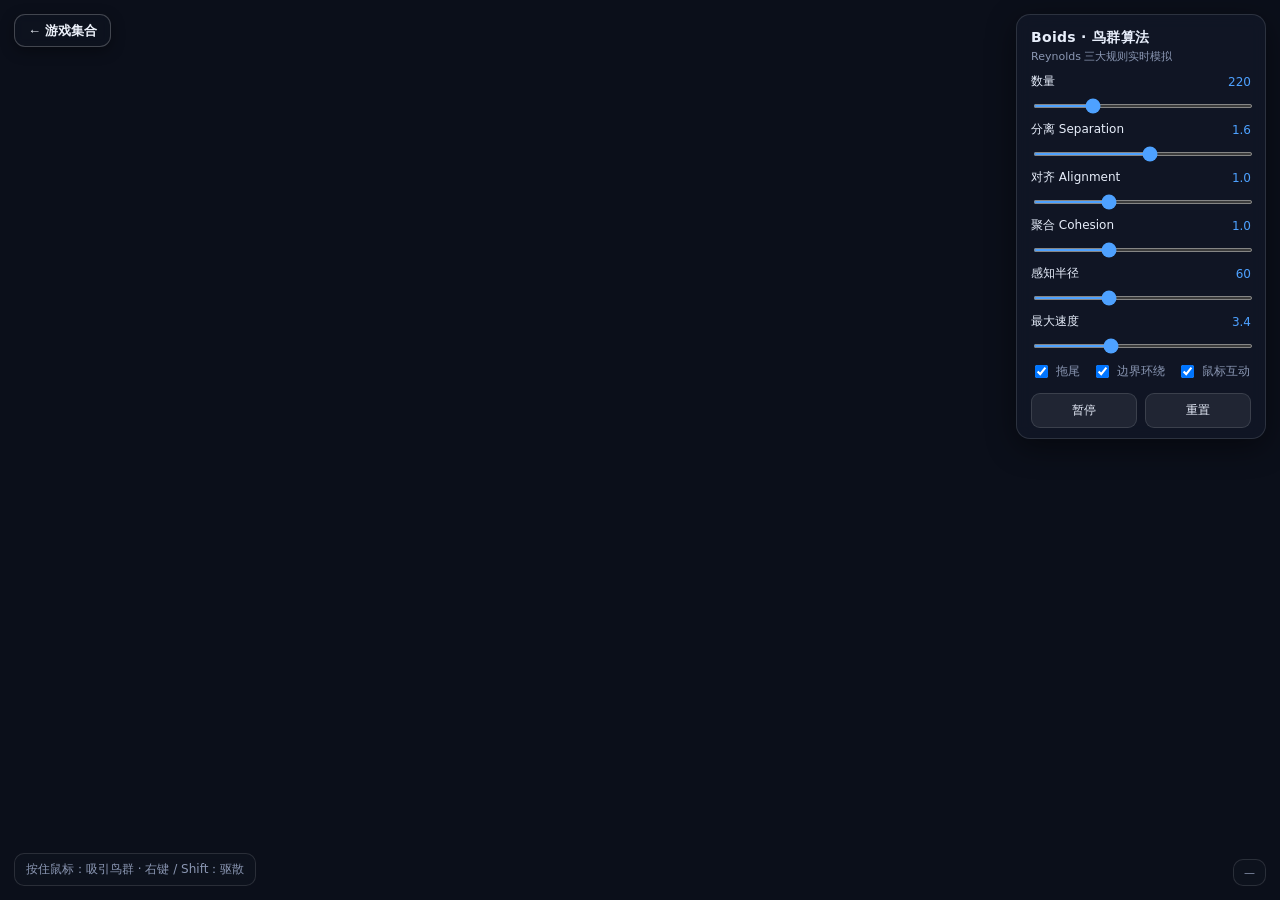
==== boids/index.html @ 5bf9323f "Add Boids flocking simulation in boids/; wire entry into guide index and README" ====
<!DOCTYPE html>
<html lang="zh-CN">
<head>
<meta charset="UTF-8">
<meta name="viewport" content="width=device-width, initial-scale=1, maximum-scale=1, user-scalable=no">
<title>Boids · 鸟群算法模拟</title>
<style>
  :root{
    --bg:#0b0f1a; --panel:rgba(18,24,40,.82); --line:rgba(255,255,255,.12);
    --txt:#e8eefb; --muted:#8b97b3; --accent:#4ea1ff;
  }
  *{box-sizing:border-box;}
  html,body{margin:0;height:100%;background:var(--bg);color:var(--txt);overflow:hidden;
    font-family:-apple-system,"PingFang SC","Microsoft YaHei",system-ui,sans-serif;}
  #cv{display:block;position:fixed;inset:0;width:100%;height:100%;}
  .b2home{position:fixed;top:14px;left:14px;z-index:2147483647;display:inline-flex;align-items:center;gap:4px;
    font:600 13px/1 -apple-system,"PingFang SC","Microsoft YaHei",sans-serif;color:#eef2fb;
    text-decoration:none;background:rgba(15,20,32,.72);border:1px solid rgba(255,255,255,.22);
    padding:9px 13px;border-radius:11px;backdrop-filter:blur(4px);box-shadow:0 4px 14px rgba(0,0,0,.35);}
  .b2home:hover{background:rgba(78,161,255,.92);border-color:rgba(78,161,255,.92);}
  #panel{position:fixed;top:14px;right:14px;width:250px;z-index:50;background:var(--panel);
    border:1px solid var(--line);border-radius:14px;backdrop-filter:blur(8px);
    padding:14px 14px 10px;box-shadow:0 8px 30px rgba(0,0,0,.45);user-select:none;}
  #panel h1{font-size:14px;margin:0 0 2px;font-weight:600;letter-spacing:.3px;}
  #panel .sub{font-size:11px;color:var(--muted);margin-bottom:6px;}
  .row{display:flex;align-items:center;justify-content:space-between;font-size:12px;margin:9px 0 3px;}
  .row .val{color:var(--accent);font-variant-numeric:tabular-nums;}
  input[type=range]{width:100%;accent-color:var(--accent);height:4px;}
  .toggles{display:flex;flex-wrap:wrap;gap:8px 12px;margin-top:10px;font-size:12px;}
  .toggles label{display:flex;align-items:center;gap:5px;cursor:pointer;color:var(--muted);}
  .btns{display:flex;gap:8px;margin-top:12px;}
  .btns button{flex:1;background:rgba(255,255,255,.07);color:var(--txt);border:1px solid var(--line);
    border-radius:9px;padding:8px 0;font-size:12px;cursor:pointer;transition:.15s;}
  .btns button:hover{background:rgba(78,161,255,.22);border-color:var(--accent);}
  #hint{position:fixed;left:14px;bottom:14px;z-index:50;font-size:12px;color:var(--muted);
    background:rgba(15,20,32,.6);border:1px solid var(--line);border-radius:10px;padding:7px 11px;backdrop-filter:blur(4px);}
  #stats{position:fixed;right:14px;bottom:14px;z-index:50;font-size:11px;color:var(--muted);
    background:rgba(15,20,32,.6);border:1px solid var(--line);border-radius:10px;padding:6px 10px;font-variant-numeric:tabular-nums;}
  @media (max-width:560px){ #panel{width:200px;} #hint{display:none;} }
</style>
</head>
<body>
<canvas id="cv"></canvas>
<a href="../index.html" class="b2home" title="返回游戏集合">← 游戏集合</a>

<div id="panel">
  <h1>Boids · 鸟群算法</h1>
  <div class="sub">Reynolds 三大规则实时模拟</div>

  <div class="row"><span>数量</span><span class="val" id="vCount">220</span></div>
  <input id="count" type="range" min="20" max="800" step="10" value="220">

  <div class="row"><span>分离 Separation</span><span class="val" id="vSep">1.6</span></div>
  <input id="sep" type="range" min="0" max="3" step="0.1" value="1.6">

  <div class="row"><span>对齐 Alignment</span><span class="val" id="vAli">1.0</span></div>
  <input id="ali" type="range" min="0" max="3" step="0.1" value="1.0">

  <div class="row"><span>聚合 Cohesion</span><span class="val" id="vCoh">1.0</span></div>
  <input id="coh" type="range" min="0" max="3" step="0.1" value="1.0">

  <div class="row"><span>感知半径</span><span class="val" id="vPer">60</span></div>
  <input id="per" type="range" min="20" max="140" step="5" value="60">

  <div class="row"><span>最大速度</span><span class="val" id="vSpd">3.4</span></div>
  <input id="spd" type="range" min="1" max="8" step="0.2" value="3.4">

  <div class="toggles">
    <label><input type="checkbox" id="trails" checked> 拖尾</label>
    <label><input type="checkbox" id="wrap" checked> 边界环绕</label>
    <label><input type="checkbox" id="mouseOn" checked> 鼠标互动</label>
  </div>
  <div class="btns">
    <button id="pauseBtn">暂停</button>
    <button id="resetBtn">重置</button>
  </div>
</div>

<div id="hint">按住鼠标：吸引鸟群 · 右键 / Shift：驱散</div>
<div id="stats">—</div>

<script>
(function(){
  "use strict";
  var cv = document.getElementById('cv');
  var ctx = cv.getContext('2d');
  var W = 0, H = 0, DPR = 1;

  function resize(){
    DPR = Math.min(window.devicePixelRatio || 1, 2);
    W = window.innerWidth; H = window.innerHeight;
    cv.width = Math.floor(W * DPR); cv.height = Math.floor(H * DPR);
    ctx.setTransform(DPR, 0, 0, DPR, 0, 0);
  }
  window.addEventListener('resize', resize);
  resize();

  // ---- parameters (bound to UI) ----
  var P = { count:220, sep:1.6, ali:1.0, coh:1.0, per:60, spd:3.4,
            trails:true, wrap:true, mouseOn:true };

  function bind(id, key, valId, fix){
    var el = document.getElementById(id);
    var out = document.getElementById(valId);
    function upd(){
      var v = parseFloat(el.value);
      P[key] = v;
      out.textContent = (fix != null) ? v.toFixed(fix) : v;
      if (key === 'count') setCount(v);
    }
    el.addEventListener('input', upd);
    upd();
  }
  bind('count','count','vCount',0);
  bind('sep','sep','vSep',1);
  bind('ali','ali','vAli',1);
  bind('coh','coh','vCoh',1);
  bind('per','per','vPer',0);
  bind('spd','spd','vSpd',1);
  document.getElementById('trails').addEventListener('change', function(e){ P.trails = e.target.checked; });
  document.getElementById('wrap').addEventListener('change', function(e){ P.wrap = e.target.checked; });
  document.getElementById('mouseOn').addEventListener('change', function(e){ P.mouseOn = e.target.checked; });

  // ---- mouse / touch ----
  var mouse = { x:-9999, y:-9999, down:false, repel:false };
  cv.addEventListener('mousemove', function(e){ mouse.x = e.clientX; mouse.y = e.clientY; });
  cv.addEventListener('mousedown', function(e){ mouse.down = true; mouse.repel = (e.button === 2 || e.shiftKey); });
  window.addEventListener('mouseup', function(){ mouse.down = false; });
  cv.addEventListener('contextmenu', function(e){ e.preventDefault(); });
  cv.addEventListener('mouseleave', function(){ mouse.x = -9999; mouse.y = -9999; });
  cv.addEventListener('touchstart', function(e){ var t=e.touches[0]; mouse.x=t.clientX; mouse.y=t.clientY; mouse.down=true; }, {passive:true});
  cv.addEventListener('touchmove',  function(e){ var t=e.touches[0]; mouse.x=t.clientX; mouse.y=t.clientY; }, {passive:true});
  cv.addEventListener('touchend',   function(){ mouse.down=false; mouse.x=-9999; mouse.y=-9999; });

  // ---- boids ----
  var boids = [];
  function rand(a,b){ return a + Math.random()*(b-a); }
  function makeBoid(){
    var a = rand(0, Math.PI*2), s = rand(1, P.spd);
    return { x:rand(0,W), y:rand(0,H), vx:Math.cos(a)*s, vy:Math.sin(a)*s };
  }
  function setCount(n){
    n = Math.round(n);
    if (n > boids.length){ while (boids.length < n) boids.push(makeBoid()); }
    else if (n < boids.length){ boids.length = n; }
  }
  function reset(){ boids = []; setCount(P.count); }
  reset();

  // spatial hash grid (keeps neighbor lookups near O(n))
  var grid = new Map();
  function key(cx,cy){ return cx + ',' + cy; }
  function buildGrid(cell){
    grid.clear();
    for (var i=0;i<boids.length;i++){
      var b = boids[i];
      var k = key(Math.floor(b.x/cell), Math.floor(b.y/cell));
      var arr = grid.get(k);
      if (!arr){ arr = []; grid.set(k, arr); }
      arr.push(b);
    }
  }
  function limit(v, max){
    var m = Math.hypot(v.x, v.y);
    if (m > max){ v.x = v.x/m*max; v.y = v.y/m*max; }
    return v;
  }
  function setMag(v, m){
    var d = Math.hypot(v.x, v.y) || 1;
    v.x = v.x/d*m; v.y = v.y/d*m;
    return v;
  }

  var MAXF = 0.5; // base max steering force

  function step(){
    var per = P.per, per2 = per*per, cell = Math.max(per, 20);
    buildGrid(cell);
    for (var i=0;i<boids.length;i++){
      var b = boids[i];
      var sepX=0,sepY=0, aliX=0,aliY=0, cohX=0,cohY=0, nS=0,nA=0,nC=0;
      var bcx = Math.floor(b.x/cell), bcy = Math.floor(b.y/cell);
      for (var gx=bcx-1; gx<=bcx+1; gx++){
        for (var gy=bcy-1; gy<=bcy+1; gy++){
          var arr = grid.get(key(gx,gy));
          if (!arr) continue;
          for (var j=0;j<arr.length;j++){
            var o = arr[j];
            if (o === b) continue;
            var dx = o.x - b.x, dy = o.y - b.y, d2 = dx*dx + dy*dy;
            if (d2 > per2 || d2 === 0) continue;
            var d = Math.sqrt(d2);
            // separation: steer away, weighted by closeness
            sepX -= dx/d/d; sepY -= dy/d/d; nS++;
            // alignment
            aliX += o.vx; aliY += o.vy; nA++;
            // cohesion
            cohX += o.x; cohY += o.y; nC++;
          }
        }
      }
      var ax=0, ay=0, v;
      if (nS > 0){ v = {x:sepX, y:sepY}; setMag(v, P.spd); v.x-=b.vx; v.y-=b.vy; limit(v, MAXF); ax += v.x*P.sep; ay += v.y*P.sep; }
      if (nA > 0){ v = {x:aliX/nA, y:aliY/nA}; setMag(v, P.spd); v.x-=b.vx; v.y-=b.vy; limit(v, MAXF); ax += v.x*P.ali; ay += v.y*P.ali; }
      if (nC > 0){ v = {x:cohX/nC - b.x, y:cohY/nC - b.y}; setMag(v, P.spd); v.x-=b.vx; v.y-=b.vy; limit(v, MAXF); ax += v.x*P.coh; ay += v.y*P.coh; }

      if (P.mouseOn && mouse.down){
        var mdx = mouse.x - b.x, mdy = mouse.y - b.y, md = Math.hypot(mdx, mdy);
        if (md < 200 && md > 0.001){
          var dir = mouse.repel ? -1 : 1;
          v = {x:mdx/md, y:mdy/md}; setMag(v, P.spd); v.x-=b.vx; v.y-=b.vy; limit(v, MAXF*3);
          ax += v.x*dir*0.8; ay += v.y*dir*0.8;
        }
      }

      b.vx += ax; b.vy += ay;
      var sp = Math.hypot(b.vx, b.vy);
      if (sp > P.spd){ b.vx = b.vx/sp*P.spd; b.vy = b.vy/sp*P.spd; }
      else if (sp < 0.4){ var k2 = (sp||1); b.vx = b.vx/k2*0.4; b.vy = b.vy/k2*0.4; }

      b.x += b.vx; b.y += b.vy;
      if (P.wrap){
        if (b.x < 0) b.x += W; else if (b.x > W) b.x -= W;
        if (b.y < 0) b.y += H; else if (b.y > H) b.y -= H;
      } else {
        if (b.x < 0){ b.x = 0; b.vx = Math.abs(b.vx); } else if (b.x > W){ b.x = W; b.vx = -Math.abs(b.vx); }
        if (b.y < 0){ b.y = 0; b.vy = Math.abs(b.vy); } else if (b.y > H){ b.y = H; b.vy = -Math.abs(b.vy); }
      }
    }
  }

  function draw(){
    if (P.trails){
      ctx.fillStyle = 'rgba(11,15,26,0.18)';
      ctx.fillRect(0,0,W,H);
    } else {
      ctx.fillStyle = '#0b0f1a';
      ctx.fillRect(0,0,W,H);
    }
    for (var i=0;i<boids.length;i++){
      var b = boids[i];
      var ang = Math.atan2(b.vy, b.vx);
      var sp = Math.hypot(b.vx, b.vy);
      var hue = 200 + (sp / P.spd) * 120; // blue (slow) -> pink (fast)
      ctx.save();
      ctx.translate(b.x, b.y);
      ctx.rotate(ang);
      ctx.fillStyle = 'hsl(' + hue + ',85%,62%)';
      ctx.beginPath();
      ctx.moveTo(7, 0); ctx.lineTo(-5, 4); ctx.lineTo(-5, -4); ctx.closePath();
      ctx.fill();
      ctx.restore();
    }
    if (P.mouseOn && mouse.down && mouse.x > -9000){
      ctx.beginPath();
      ctx.arc(mouse.x, mouse.y, 200, 0, Math.PI*2);
      ctx.strokeStyle = mouse.repel ? 'rgba(255,90,90,.5)' : 'rgba(78,161,255,.5)';
      ctx.lineWidth = 2;
      ctx.stroke();
    }
  }

  var paused = false;
  var statsEl = document.getElementById('stats');
  var frames = 0, lastT = performance.now(), fps = 0;

  function loop(){
    if (!paused) step();
    draw();
    frames++;
    var now = performance.now();
    if (now - lastT >= 500){
      fps = Math.round(frames * 1000 / (now - lastT));
      frames = 0; lastT = now;
      statsEl.textContent = boids.length + ' boids · ' + fps + ' fps';
    }
    requestAnimationFrame(loop);
  }

  document.getElementById('pauseBtn').addEventListener('click', function(){
    paused = !paused; this.textContent = paused ? '继续' : '暂停';
  });
  document.getElementById('resetBtn').addEventListener('click', reset);

  loop();
})();
</script>
</body>
</html>
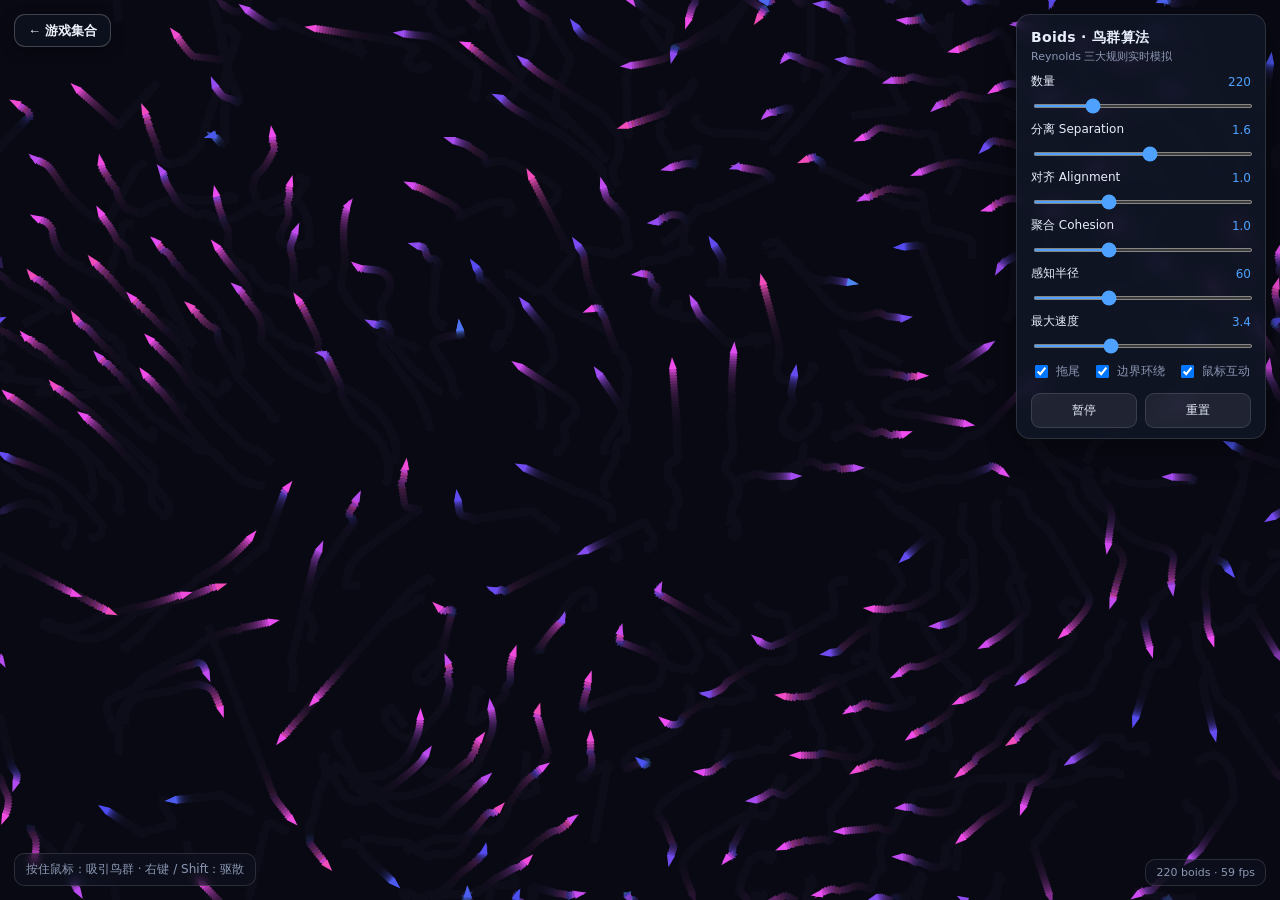
==== commit aecbbdac: "Fix boids init order: declare boids and call reset before UI bind (was 'boids is undefined')" ====
--- a/boids/index.html
+++ b/boids/index.html
@@ -95,9 +95,24 @@
   window.addEventListener('resize', resize);
   resize();
 
+  // ---- boids data (declared before UI binding so setCount can run safely) ----
+  var boids = [];
+  function rand(a,b){ return a + Math.random()*(b-a); }
+  function makeBoid(){
+    var a = rand(0, Math.PI*2), s = rand(1, P.spd);
+    return { x:rand(0,W), y:rand(0,H), vx:Math.cos(a)*s, vy:Math.sin(a)*s };
+  }
+  function setCount(n){
+    n = Math.round(n);
+    if (n > boids.length){ while (boids.length < n) boids.push(makeBoid()); }
+    else if (n < boids.length){ boids.length = n; }
+  }
+  function reset(){ boids = []; setCount(P.count); }
+
   // ---- parameters (bound to UI) ----
   var P = { count:220, sep:1.6, ali:1.0, coh:1.0, per:60, spd:3.4,
             trails:true, wrap:true, mouseOn:true };
+  reset();
 
   function bind(id, key, valId, fix){
     var el = document.getElementById(id);
@@ -131,21 +146,6 @@
   cv.addEventListener('touchstart', function(e){ var t=e.touches[0]; mouse.x=t.clientX; mouse.y=t.clientY; mouse.down=true; }, {passive:true});
   cv.addEventListener('touchmove',  function(e){ var t=e.touches[0]; mouse.x=t.clientX; mouse.y=t.clientY; }, {passive:true});
   cv.addEventListener('touchend',   function(){ mouse.down=false; mouse.x=-9999; mouse.y=-9999; });
-
-  // ---- boids ----
-  var boids = [];
-  function rand(a,b){ return a + Math.random()*(b-a); }
-  function makeBoid(){
-    var a = rand(0, Math.PI*2), s = rand(1, P.spd);
-    return { x:rand(0,W), y:rand(0,H), vx:Math.cos(a)*s, vy:Math.sin(a)*s };
-  }
-  function setCount(n){
-    n = Math.round(n);
-    if (n > boids.length){ while (boids.length < n) boids.push(makeBoid()); }
-    else if (n < boids.length){ boids.length = n; }
-  }
-  function reset(){ boids = []; setCount(P.count); }
-  reset();
 
   // spatial hash grid (keeps neighbor lookups near O(n))
   var grid = new Map();
